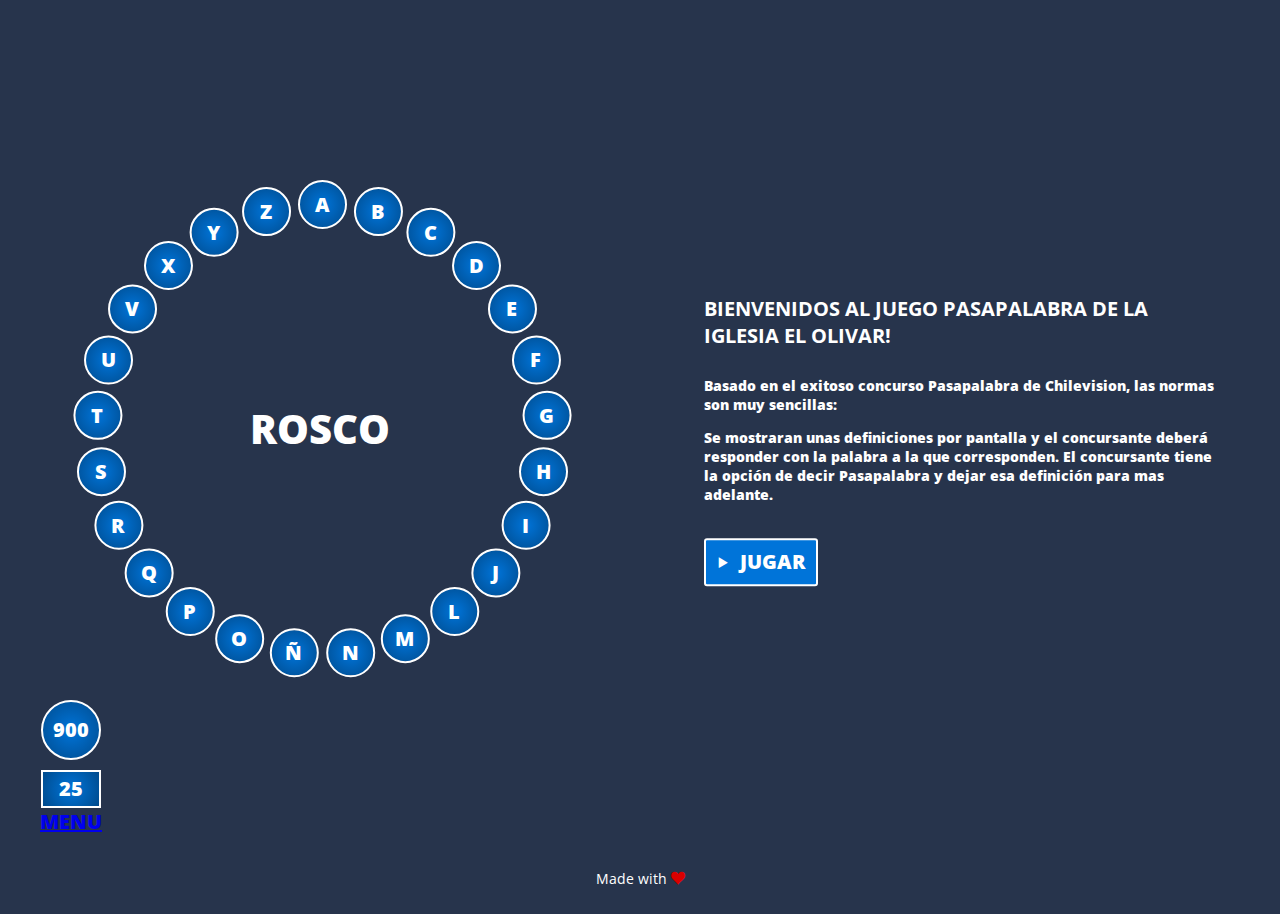
==== rosco1.html @ f8fd826f "Initial commit" ====
<!DOCTYPE html>
<html lang="en">
<head>
    <meta charset="UTF-8">
    <meta name="viewport" content="width=device-width, initial-scale=1.0">
    <meta http-equiv="X-UA-Compatible" content="ie=edge">
    <link rel="stylesheet" href="css/style.css">
	<link rel="stylesheet" href="https://fonts.googleapis.com/css?family=Open+Sans:100,200,400,600,900">
    <title>Pasapalabra</title>
</head>
<body>
	<section class="game">
		<div class="circle-container">
			<div class="title-container">
				<p class="title">ROSCO</p>
			</div>
		    <ul class="circle">
		        <li class="item">A</li>
		        <li class="item">B</li>
		        <li class="item">C</li>
		        <li class="item">D</li>
		        <li class="item">E</li>
		        <li class="item">F</li>
		        <li class="item">G</li>
		        <li class="item">H</li>
		        <li class="item">I</li>
		        <li class="item">J</li>
		        <li class="item">L</li>
		        <li class="item">M</li>
		        <li class="item">N</li>
				<li class="item">Ñ</li>
		        <li class="item">O</li>
		        <li class="item">P</li>
		        <li class="item">Q</li>
		        <li class="item">R</li>
		        <li class="item">S</li>
		        <li class="item">T</li>
		        <li class="item">U</li>
		        <li class="item">V</li>
		        <li class="item">X</li>
		        <li class="item">Y</li>
		        <li class="item">Z</li>
		    </ul>
			<ul class="scoreboard">
				<li id="js--timer" class="timer" href="">900</li>
				<li id="js--score" class="score" href="">25</li>				
				<a href="index.html">MENU</a>
			</ul>
		</div>
		<div class="controls-container">
			<i id="js--close" class="icon-close hidden"></i>
			<div id="js--ng-controls" class="ng-controls">
				<h4>Bienvenidos al juego Pasapalabra de la iglesia El Olivar!</h4>
				<p>Basado en el exitoso concurso Pasapalabra de Chilevision, las normas son muy sencillas:</p>
				<p>Se mostraran unas definiciones por pantalla y el concursante deberá responder con la palabra a la que corresponden. El concursante tiene la opción de decir Pasapalabra y dejar esa definición para mas adelante.</p>
				<a id="js--new-game" class="btn"><i class="icon-play"></i>Jugar</a>
			</div>
			<div id="js--question-controls" class="question-controls hidden">
				<span id="js--hint" class="hint"></span>
				<p id="js--definition" class="definition"></p>

				<input id="js--user-answer" hidden type="text" placeholder="Introduce tu respuesta">

				<a id="js--send" class="btn btn--green" href="#">Enviar</a>
				

				<a id="js--correcto" class="btn btn--green" href="#">Correcto</a>
				<a id="js--error" class="btn btn--green" href="#">Error</a>
				<a id="js--pasapalabra" class="btn" href="#">Pasapalabra</a>
			</div>
			<div id="js--pa-controls" class="pa-controls hidden">
				<p id="js--end-title" class="title"></p>
				<p id="js--end-subtitle" class="subtitle"></p>
				<a id="js--pa" class="btn" href=""><i class="icon-loop"></i>Jugar de nuevo</a>
			</div>
		</div>
	</section>
	<footer>
		<p>Made with <i class="icon-heart"></i></p>
	</footer>
	<script src="js/jquery.min.js"></script>
	<script src="js/app1.js"></script>
	<script type="text/javascript">
	$(document).ready(function() {
  $(".animsition").animsition({
    inClass: 'rotate-in-sm',
    outClass: 'rotate-out-sm',
    inDuration: 1500,
    outDuration: 800,
    linkElement: '.animsition-link',
    // e.g. linkElement: 'a:not([target="_blank"]):not([href^="#"])'
    loading: true,
    loadingParentElement: 'body', //animsition wrapper element
    loadingClass: 'animsition-loading',
    loadingInner: '', // e.g '<img src="loading.svg" />'
    timeout: false,
    timeoutCountdown: 5000,
    onLoadEvent: true,
    browser: [ 'animation-duration', '-webkit-animation-duration'],
    // "browser" option allows you to disable the "animsition" in case the css property in the array is not supported by your browser.
    // The default setting is to disable the "animsition" in a browser that does not support "animation-duration".
    overlay : false,
    overlayClass : 'animsition-overlay-slide',
    overlayParentElement : 'body',
    transition: function(url){ window.location.href = url; }
  });
});
</script>
</body>
</html>
---- css/style.css ----
/*! normalize.css v4.1.1 | MIT License | github.com/necolas/normalize.css */
/**
 * 1. Change the default font family in all browsers (opinionated).
 * 2. Prevent adjustments of font size after orientation changes in IE and iOS.
 */
html {
  font-family: sans-serif;
  /* 1 */
  -ms-text-size-adjust: 100%;
  /* 2 */
  -webkit-text-size-adjust: 100%;
  /* 2 */ }

/**
 * Remove the margin in all browsers (opinionated).
 */
body {
  margin: 0; }

/* HTML5 display definitions
   ========================================================================== */
/**
 * Add the correct display in IE 9-.
 * 1. Add the correct display in Edge, IE, and Firefox.
 * 2. Add the correct display in IE.
 */
article,
aside,
details,
figcaption,
figure,
footer,
header,
main,
menu,
nav,
section,
summary {
  /* 1 */
  display: block; }

/**
 * Add the correct display in IE 9-.
 */
audio,
canvas,
progress,
video {
  display: inline-block; }

/**
 * Add the correct display in iOS 4-7.
 */
audio:not([controls]) {
  display: none;
  height: 0; }

/**
 * Add the correct vertical alignment in Chrome, Firefox, and Opera.
 */
progress {
  vertical-align: baseline; }

/**
 * Add the correct display in IE 10-.
 * 1. Add the correct display in IE.
 */
template,
[hidden] {
  display: none; }

/* Links
   ========================================================================== */
/**
 * 1. Remove the gray background on active links in IE 10.
 * 2. Remove gaps in links underline in iOS 8+ and Safari 8+.
 */
a {
  background-color: transparent;
  /* 1 */
  -webkit-text-decoration-skip: objects;
  /* 2 */ }

/**
 * Remove the outline on focused links when they are also active or hovered
 * in all browsers (opinionated).
 */
a:active,
a:hover {
  outline-width: 0; }

/* Text-level semantics
   ========================================================================== */
/**
 * 1. Remove the bottom border in Firefox 39-.
 * 2. Add the correct text decoration in Chrome, Edge, IE, Opera, and Safari.
 */
abbr[title] {
  border-bottom: none;
  /* 1 */
  text-decoration: underline;
  /* 2 */
  text-decoration: underline dotted;
  /* 2 */ }

/**
 * Prevent the duplicate application of `bolder` by the next rule in Safari 6.
 */
b,
strong {
  font-weight: inherit; }

/**
 * Add the correct font weight in Chrome, Edge, and Safari.
 */
b,
strong {
  font-weight: bolder; }

/**
 * Add the correct font style in Android 4.3-.
 */
dfn {
  font-style: italic; }

/**
 * Correct the font size and margin on `h1` elements within `section` and
 * `article` contexts in Chrome, Firefox, and Safari.
 */
h1 {
  font-size: 2em;
  margin: 0.67em 0; }

/**
 * Add the correct background and color in IE 9-.
 */
mark {
  background-color: #ff0;
  color: #000; }

/**
 * Add the correct font size in all browsers.
 */
small {
  font-size: 80%; }

/**
 * Prevent `sub` and `sup` elements from affecting the line height in
 * all browsers.
 */
sub,
sup {
  font-size: 75%;
  line-height: 0;
  position: relative;
  vertical-align: baseline; }

sub {
  bottom: -0.25em; }

sup {
  top: -0.5em; }

/* Embedded content
   ========================================================================== */
/**
 * Remove the border on images inside links in IE 10-.
 */
img {
  border-style: none; }

/**
 * Hide the overflow in IE.
 */
svg:not(:root) {
  overflow: hidden; }

/* Grouping content
   ========================================================================== */
/**
 * 1. Correct the inheritance and scaling of font size in all browsers.
 * 2. Correct the odd `em` font sizing in all browsers.
 */
code,
kbd,
pre,
samp {
  font-family: monospace, monospace;
  /* 1 */
  font-size: 1em;
  /* 2 */ }

/**
 * Add the correct margin in IE 8.
 */
figure {
  margin: 1em 40px; }

/**
 * 1. Add the correct box sizing in Firefox.
 * 2. Show the overflow in Edge and IE.
 */
hr {
  box-sizing: content-box;
  /* 1 */
  height: 0;
  /* 1 */
  overflow: visible;
  /* 2 */ }

/* Forms
   ========================================================================== */
/**
 * 1. Change font properties to `inherit` in all browsers (opinionated).
 * 2. Remove the margin in Firefox and Safari.
 */
button,
input,
select,
textarea {
  font: inherit;
  /* 1 */
  margin: 0;
  /* 2 */ }

/**
 * Restore the font weight unset by the previous rule.
 */
optgroup {
  font-weight: bold; }

/**
 * Show the overflow in IE.
 * 1. Show the overflow in Edge.
 */
button,
input {
  /* 1 */
  overflow: visible; }

/**
 * Remove the inheritance of text transform in Edge, Firefox, and IE.
 * 1. Remove the inheritance of text transform in Firefox.
 */
button,
select {
  /* 1 */
  text-transform: none; }

/**
 * 1. Prevent a WebKit bug where (2) destroys native `audio` and `video`
 *    controls in Android 4.
 * 2. Correct the inability to style clickable types in iOS and Safari.
 */
button,
html [type="button"],
[type="reset"],
[type="submit"] {
  -webkit-appearance: button;
  /* 2 */ }

/**
 * Remove the inner border and padding in Firefox.
 */
button::-moz-focus-inner,
[type="button"]::-moz-focus-inner,
[type="reset"]::-moz-focus-inner,
[type="submit"]::-moz-focus-inner {
  border-style: none;
  padding: 0; }

/**
 * Restore the focus styles unset by the previous rule.
 */
button:-moz-focusring,
[type="button"]:-moz-focusring,
[type="reset"]:-moz-focusring,
[type="submit"]:-moz-focusring {
  outline: 1px dotted ButtonText; }

/**
 * Change the border, margin, and padding in all browsers (opinionated).
 */
fieldset {
  border: 1px solid #c0c0c0;
  margin: 0 2px;
  padding: 0.35em 0.625em 0.75em; }

/**
 * 1. Correct the text wrapping in Edge and IE.
 * 2. Correct the color inheritance from `fieldset` elements in IE.
 * 3. Remove the padding so developers are not caught out when they zero out
 *    `fieldset` elements in all browsers.
 */
legend {
  box-sizing: border-box;
  /* 1 */
  color: inherit;
  /* 2 */
  display: table;
  /* 1 */
  max-width: 100%;
  /* 1 */
  padding: 0;
  /* 3 */
  white-space: normal;
  /* 1 */ }

/**
 * Remove the default vertical scrollbar in IE.
 */
textarea {
  overflow: auto;
  resize: none; }

/**
 * 1. Add the correct box sizing in IE 10-.
 * 2. Remove the padding in IE 10-.
 */
[type="checkbox"],
[type="radio"] {
  box-sizing: border-box;
  /* 1 */
  padding: 0;
  /* 2 */ }

/**
 * Correct the cursor style of increment and decrement buttons in Chrome.
 */
[type="number"]::-webkit-inner-spin-button,
[type="number"]::-webkit-outer-spin-button {
  height: auto; }

/**
 * 1. Correct the odd appearance in Chrome and Safari.
 * 2. Correct the outline style in Safari.
 */
[type="search"] {
  -webkit-appearance: textfield;
  /* 1 */
  outline-offset: -2px;
  /* 2 */ }

/**
 * Remove the inner padding and cancel buttons in Chrome and Safari on OS X.
 */
[type="search"]::-webkit-search-cancel-button,
[type="search"]::-webkit-search-decoration {
  -webkit-appearance: none; }

/**
 * Correct the text style of placeholders in Chrome, Edge, and Safari.
 */
::-webkit-input-placeholder {
  color: inherit;
  opacity: 0.54; }

/**
 * 1. Correct the inability to style clickable types in iOS and Safari.
 * 2. Change font properties to `inherit` in Safari.
 */
::-webkit-file-upload-button {
  -webkit-appearance: button;
  /* 1 */
  font: inherit;
  /* 2 */ }

@font-face {
  font-family: 'icomoon';
  src: url("../fonts/icomoon.eot?9demlr");
  src: url("../fonts/icomoon.eot?9demlr#iefix") format("embedded-opentype"), url("../fonts/icomoon.ttf?9demlr") format("truetype"), url("../fonts/icomoon.woff?9demlr") format("woff"), url("../fonts/icomoon.svg?9demlr#icomoon") format("svg");
  font-weight: normal;
  font-style: normal; }

i {
  /* use !important to prevent issues with browser extensions that change fonts */
  font-family: 'icomoon' !important;
  speak: none;
  font-style: normal;
  font-weight: normal;
  font-variant: normal;
  text-transform: none;
  line-height: 1;
  /* Better Font Rendering =========== */
  -webkit-font-smoothing: antialiased;
  -moz-osx-font-smoothing: grayscale; }

.icon-loop:before {
  content: "\e984";
  font-size: .9rem;
  margin-right: 10px; }

.icon-heart:before {
  content: "\e9da"; }

.icon-close:before {
  content: "\ea0f"; }

.icon-play:before {
  content: "\ea1c";
  font-size: .9rem;
  margin-right: 10px; }

/* -----------------------------------------------------------------------------
 *								$LAYOUT
 * ----------------------------------------------------------------------------- */
body {
  position: relative;
  background-color: #27344c;
  font-family: 'Open Sans', sans-serif;
  font-size: 1.25rem;
  font-weight: 900; }

@media (min-width: 54.75em) {
  section {
    display: flex;
    height: 95vh;
    min-height: none; } }

.hidden {
  display: none; }

/* Circle
 * ----------------------------------------------------------------------------- */
.circle-container {
  padding-top: 2em;
  width: 100%; }
  @media (min-width: 54.75em) {
    .circle-container {
      position: relative;
      width: 50%;
      height: 100%;
      padding-top: 0; } }

.circle {
  position: relative;
  width: 21.375em;
  height: 21.375em;
  border-radius: 50%;
  padding: 0;
  list-style: none;
  left: 50%;
  transform: translateX(-50%); }
  .circle > * {
    display: block;
    position: absolute;
    top: 50%;
    left: 50%;
    width: 1.25em;
    height: 1.25em;
    margin: -0.625em; }
    .circle > *:nth-of-type(1) {
      transform: rotate(270deg) translate(10.6875em) rotate(-270deg); }
    .circle > *:nth-of-type(2) {
      transform: rotate(284.4deg) translate(10.6875em) rotate(-284.4deg); }
    .circle > *:nth-of-type(3) {
      transform: rotate(298.8deg) translate(10.6875em) rotate(-298.8deg); }
    .circle > *:nth-of-type(4) {
      transform: rotate(313.2deg) translate(10.6875em) rotate(-313.2deg); }
    .circle > *:nth-of-type(5) {
      transform: rotate(327.6deg) translate(10.6875em) rotate(-327.6deg); }
    .circle > *:nth-of-type(6) {
      transform: rotate(342deg) translate(10.6875em) rotate(-342deg); }
    .circle > *:nth-of-type(7) {
      transform: rotate(356.4deg) translate(10.6875em) rotate(-356.4deg); }
    .circle > *:nth-of-type(8) {
      transform: rotate(370.8deg) translate(10.6875em) rotate(-370.8deg); }
    .circle > *:nth-of-type(9) {
      transform: rotate(385.2deg) translate(10.6875em) rotate(-385.2deg); }
    .circle > *:nth-of-type(10) {
      transform: rotate(399.6deg) translate(10.6875em) rotate(-399.6deg); }
    .circle > *:nth-of-type(11) {
      transform: rotate(414deg) translate(10.6875em) rotate(-414deg); }
    .circle > *:nth-of-type(12) {
      transform: rotate(428.4deg) translate(10.6875em) rotate(-428.4deg); }
    .circle > *:nth-of-type(13) {
      transform: rotate(442.8deg) translate(10.6875em) rotate(-442.8deg); }
    .circle > *:nth-of-type(14) {
      transform: rotate(457.2deg) translate(10.6875em) rotate(-457.2deg); }
    .circle > *:nth-of-type(15) {
      transform: rotate(471.6deg) translate(10.6875em) rotate(-471.6deg); }
    .circle > *:nth-of-type(16) {
      transform: rotate(486deg) translate(10.6875em) rotate(-486deg); }
    .circle > *:nth-of-type(17) {
      transform: rotate(500.4deg) translate(10.6875em) rotate(-500.4deg); }
    .circle > *:nth-of-type(18) {
      transform: rotate(514.8deg) translate(10.6875em) rotate(-514.8deg); }
    .circle > *:nth-of-type(19) {
      transform: rotate(529.2deg) translate(10.6875em) rotate(-529.2deg); }
    .circle > *:nth-of-type(20) {
      transform: rotate(543.6deg) translate(10.6875em) rotate(-543.6deg); }
    .circle > *:nth-of-type(21) {
      transform: rotate(558deg) translate(10.6875em) rotate(-558deg); }
    .circle > *:nth-of-type(22) {
      transform: rotate(572.4deg) translate(10.6875em) rotate(-572.4deg); }
    .circle > *:nth-of-type(23) {
      transform: rotate(586.8deg) translate(10.6875em) rotate(-586.8deg); }
    .circle > *:nth-of-type(24) {
      transform: rotate(601.2deg) translate(10.6875em) rotate(-601.2deg); }
    .circle > *:nth-of-type(25) {
      transform: rotate(615.6deg) translate(10.6875em) rotate(-615.6deg); }
  @media (min-width: 54.75em) {
    .circle {
      position: relative;
      width: 22.5em;
      height: 22.5em;
      border-radius: 50%;
      padding: 0;
      list-style: none;
      position: absolute;
      top: 50%;
      left: 50%;
      margin: 0;
      transform: translate(-50%, -50%); }
      .circle > * {
        display: block;
        position: absolute;
        top: 50%;
        left: 50%;
        width: 2.25em;
        height: 2.25em;
        margin: -1.125em; }
        .circle > *:nth-of-type(1) {
          transform: rotate(270deg) translate(11.25em) rotate(-270deg); }
        .circle > *:nth-of-type(2) {
          transform: rotate(284.4deg) translate(11.25em) rotate(-284.4deg); }
        .circle > *:nth-of-type(3) {
          transform: rotate(298.8deg) translate(11.25em) rotate(-298.8deg); }
        .circle > *:nth-of-type(4) {
          transform: rotate(313.2deg) translate(11.25em) rotate(-313.2deg); }
        .circle > *:nth-of-type(5) {
          transform: rotate(327.6deg) translate(11.25em) rotate(-327.6deg); }
        .circle > *:nth-of-type(6) {
          transform: rotate(342deg) translate(11.25em) rotate(-342deg); }
        .circle > *:nth-of-type(7) {
          transform: rotate(356.4deg) translate(11.25em) rotate(-356.4deg); }
        .circle > *:nth-of-type(8) {
          transform: rotate(370.8deg) translate(11.25em) rotate(-370.8deg); }
        .circle > *:nth-of-type(9) {
          transform: rotate(385.2deg) translate(11.25em) rotate(-385.2deg); }
        .circle > *:nth-of-type(10) {
          transform: rotate(399.6deg) translate(11.25em) rotate(-399.6deg); }
        .circle > *:nth-of-type(11) {
          transform: rotate(414deg) translate(11.25em) rotate(-414deg); }
        .circle > *:nth-of-type(12) {
          transform: rotate(428.4deg) translate(11.25em) rotate(-428.4deg); }
        .circle > *:nth-of-type(13) {
          transform: rotate(442.8deg) translate(11.25em) rotate(-442.8deg); }
        .circle > *:nth-of-type(14) {
          transform: rotate(457.2deg) translate(11.25em) rotate(-457.2deg); }
        .circle > *:nth-of-type(15) {
          transform: rotate(471.6deg) translate(11.25em) rotate(-471.6deg); }
        .circle > *:nth-of-type(16) {
          transform: rotate(486deg) translate(11.25em) rotate(-486deg); }
        .circle > *:nth-of-type(17) {
          transform: rotate(500.4deg) translate(11.25em) rotate(-500.4deg); }
        .circle > *:nth-of-type(18) {
          transform: rotate(514.8deg) translate(11.25em) rotate(-514.8deg); }
        .circle > *:nth-of-type(19) {
          transform: rotate(529.2deg) translate(11.25em) rotate(-529.2deg); }
        .circle > *:nth-of-type(20) {
          transform: rotate(543.6deg) translate(11.25em) rotate(-543.6deg); }
        .circle > *:nth-of-type(21) {
          transform: rotate(558deg) translate(11.25em) rotate(-558deg); }
        .circle > *:nth-of-type(22) {
          transform: rotate(572.4deg) translate(11.25em) rotate(-572.4deg); }
        .circle > *:nth-of-type(23) {
          transform: rotate(586.8deg) translate(11.25em) rotate(-586.8deg); }
        .circle > *:nth-of-type(24) {
          transform: rotate(601.2deg) translate(11.25em) rotate(-601.2deg); }
        .circle > *:nth-of-type(25) {
          transform: rotate(615.6deg) translate(11.25em) rotate(-615.6deg); } }
  .circle .item {
    display: block;
    width: 2.25em;
    height: 2.25em;
    transition: all .3s ease-in-out;
    border: 2px solid #fff;
    border-radius: 50%;
    background-image: radial-gradient(circle, #0074d9, #004b8d);
    color: #fff;
    line-height: 2.25em;
    text-align: center;
    text-decoration: none;
    cursor: default; }
    .circle .item--success {
      background-image: radial-gradient(circle, #9ee379, #4caf50); }
    .circle .item--failure {
      background-image: radial-gradient(circle, #b9121b, #8e001c); }

.scoreboard {
  margin: 0 0 1em 2em;
  padding: 0;
  list-style: none; }
  @media (min-width: 54.75em) {
    .scoreboard {
      position: absolute;
      bottom: 0;
      display: flex;
      flex-direction: column;
      align-items: center; } }
  .scoreboard .timer {
    display: block;
    width: 2.8125em;
    height: 2.8125em;
    border: 2px solid #fff;
    border-radius: 50%;
    background-image: radial-gradient(circle, #0074d9, #004b8d);
    color: #fff;
    font-weight: 900;
    line-height: 2.8125em;
    text-align: center;
    text-decoration: none;
    cursor: default; }
  .scoreboard .score {
    display: block;
    width: 2.8125em;
    height: 1.6875em;
    margin-top: .5em;
    border: 2px solid #fff;
    background-image: radial-gradient(circle, #0074d9, #004b8d);
    color: #fff;
    font-weight: 900;
    line-height: 1.6875em;
    text-align: center;
    text-decoration: none;
    cursor: default; }

.title-container {
  position: absolute;
  top: 25%;
  left: 50%;
  transform: translate(-50%, -25%); }
  @media (min-width: 54.75em) {
    .title-container {
      top: 50%;
      margin: 0;
      transform: translate(-50%, -50%); } }
  .title-container .title {
    display: none; }
    @media (min-width: 54.75em) {
      .title-container .title {
        color: #fff;
        font-size: 2.5rem;
        display: block; } }

/* Controls
 * ----------------------------------------------------------------------------- */
.controls-container {
  padding: 2em 0;
  width: 100%; }
  @media (min-width: 54.75em) {
    .controls-container {
      position: relative;
      width: 50%;
      height: 100%;
      padding: 0; } }
  .controls-container .icon-close {
    position: absolute;
    top: 20px;
    right: 20px;
    color: #d90000;
    cursor: pointer; }
  .controls-container .btn {
    display: inline-block;
    padding: .25em .5em;
    border: 2px solid #fff;
    border-radius: 3px;
    background-color: #0074d9;
    color: #fff;
    font-weight: 900;
    line-height: 1.6875em;
    text-align: center;
    text-decoration: none;
    text-transform: uppercase;
    cursor: pointer; }
    .controls-container .btn:hover {
      background-color: #004b8d; }
    .controls-container .btn--green {
      background-color: #9ee379; }
      .controls-container .btn--green:hover {
        background-color: #4caf50; }

.ng-controls {
  width: 80%;
  max-width: none;
  margin-left: auto;
  margin-right: auto; }
  @media (min-width: 54.75em) {
    .ng-controls {
      position: absolute;
      top: 50%;
      left: 50%;
      margin: 0;
      transform: translate(-50%, -50%); } }
  .ng-controls .btn {
    margin-top: 1em; }
  .ng-controls h4 {
    color: #fff;
    text-transform: uppercase; }
  .ng-controls p {
    color: #fff;
    font-size: .9rem;
    margin-left: auto;
    margin-right: auto;
    margin-top: 0; }

.question-controls {
  width: 80%;
  max-width: none;
  margin-left: auto;
  margin-right: auto; }
  @media (min-width: 54.75em) {
    .question-controls {
      position: absolute;
      top: 50%;
      left: 50%;
      margin: 0;
      transform: translate(-50%, -50%);
      width: 90%; } }
  .question-controls input {
    height: 45.75px;
    border: 0;
    border-radius: 3px; }
  .question-controls .definition {
    margin-top: 0;
    color: #fff;
    font-size: 2rem;
     }
  .question-controls .hint {
    color: #fff;
    font-size: 3rem; }

.pa-controls {
  width: 80%;
  max-width: none;
  margin-left: auto;
  margin-right: auto; }
  @media (min-width: 54.75em) {
    .pa-controls {
      position: absolute;
      top: 50%;
      left: 50%;
      margin: 0;
      transform: translate(-50%, -50%);
      text-align: center; } }
  .pa-controls .title {
    margin-bottom: 0;
    color: #fff;
    font-size: 1.5rem;
    text-transform: uppercase; }
  .pa-controls .subtitle {
    margin-top: 0;
    color: #fff;
    text-transform: uppercase; }

footer {
  width: 50%;
  height: 5vh;
  margin: 0 auto;
  text-align: center; }
  footer a,
  footer p {
    color: #fff;
    font-size: .875rem;
    font-weight: 400; }
  footer a {
    font-weight: 600;
    text-decoration: none; }
    footer a:hover {
      color: #f2f2f2; }
  footer i {
    color: #d90000; }
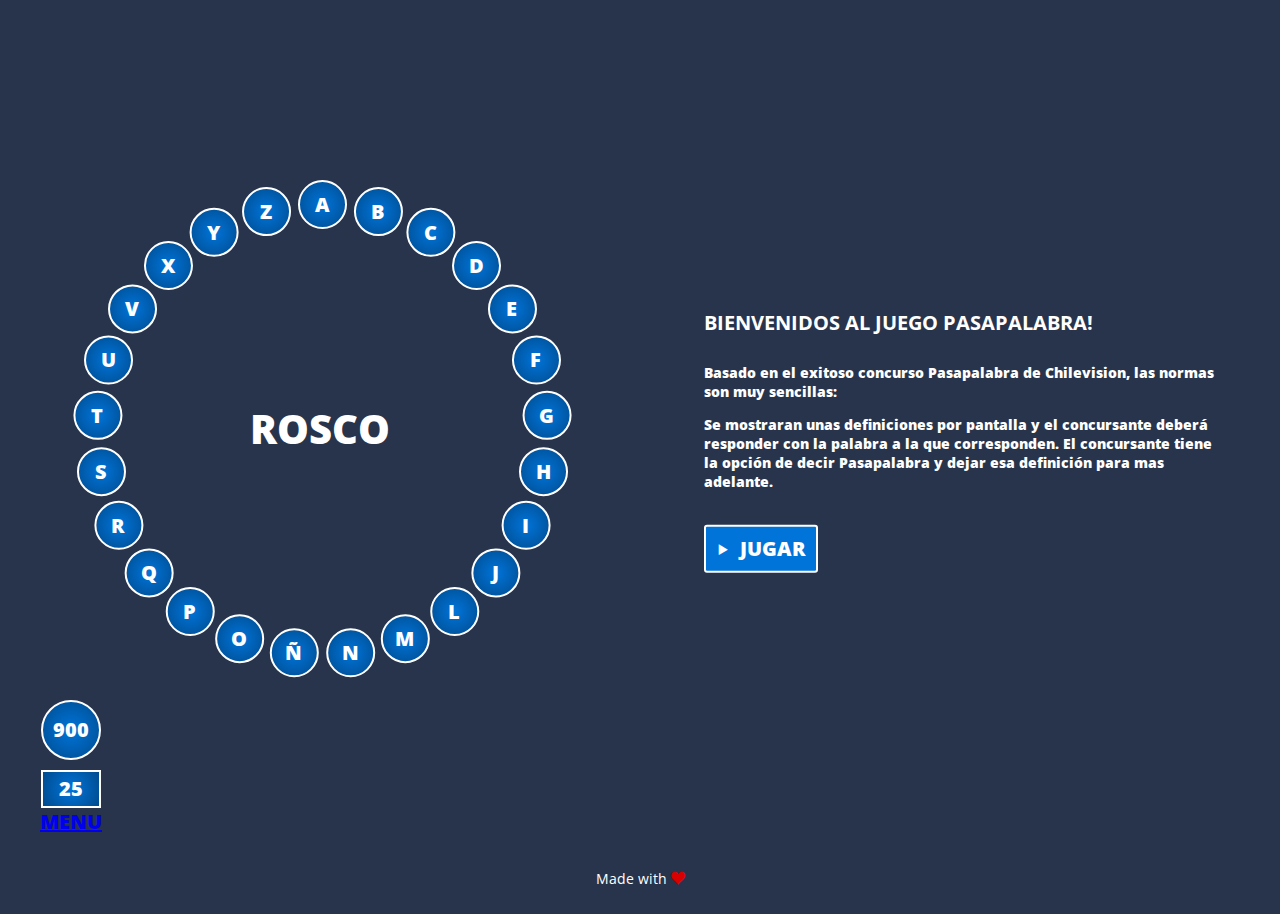
==== commit cc64aa79: "Se sube una version" ====
--- a/rosco1.html
+++ b/rosco1.html
@@ -50,7 +50,7 @@
 		<div class="controls-container">
 			<i id="js--close" class="icon-close hidden"></i>
 			<div id="js--ng-controls" class="ng-controls">
-				<h4>Bienvenidos al juego Pasapalabra de la iglesia El Olivar!</h4>
+				<h4>Bienvenidos al juego Pasapalabra!</h4>
 				<p>Basado en el exitoso concurso Pasapalabra de Chilevision, las normas son muy sencillas:</p>
 				<p>Se mostraran unas definiciones por pantalla y el concursante deberá responder con la palabra a la que corresponden. El concursante tiene la opción de decir Pasapalabra y dejar esa definición para mas adelante.</p>
 				<a id="js--new-game" class="btn"><i class="icon-play"></i>Jugar</a>
